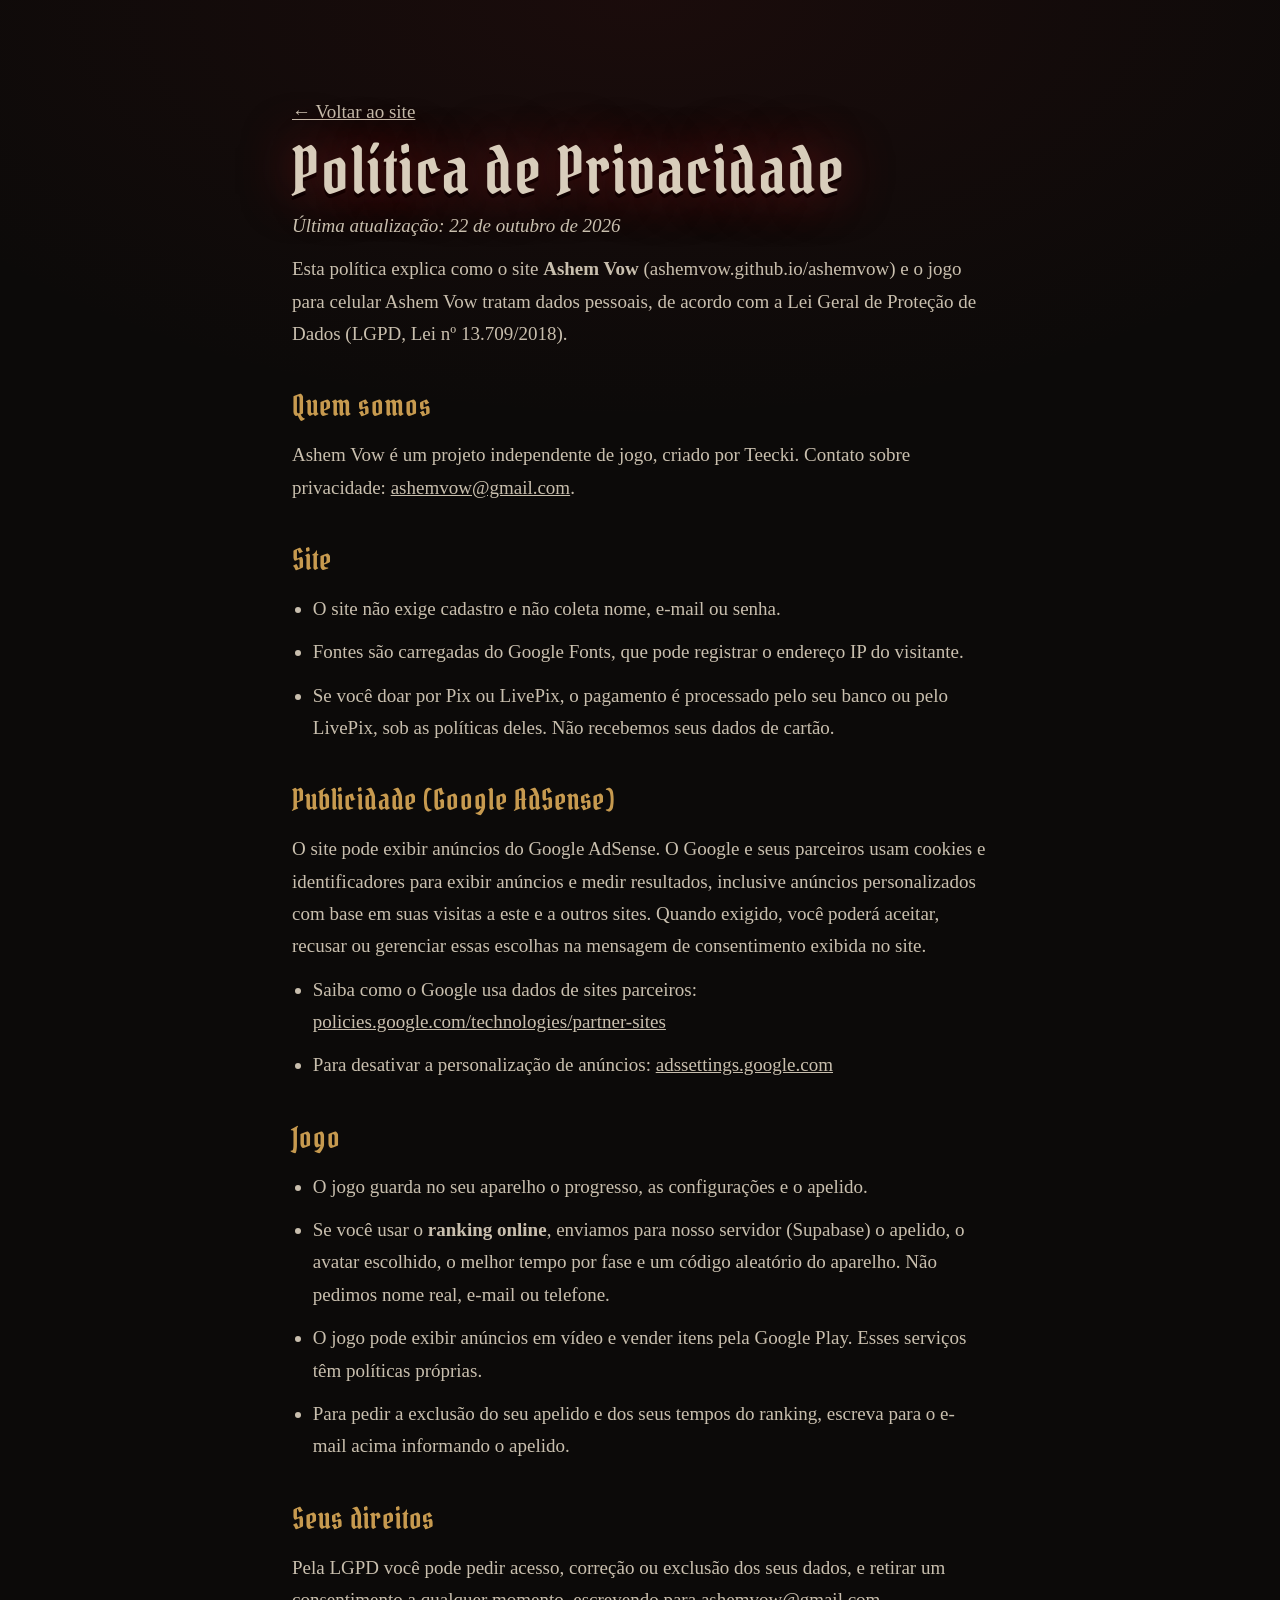
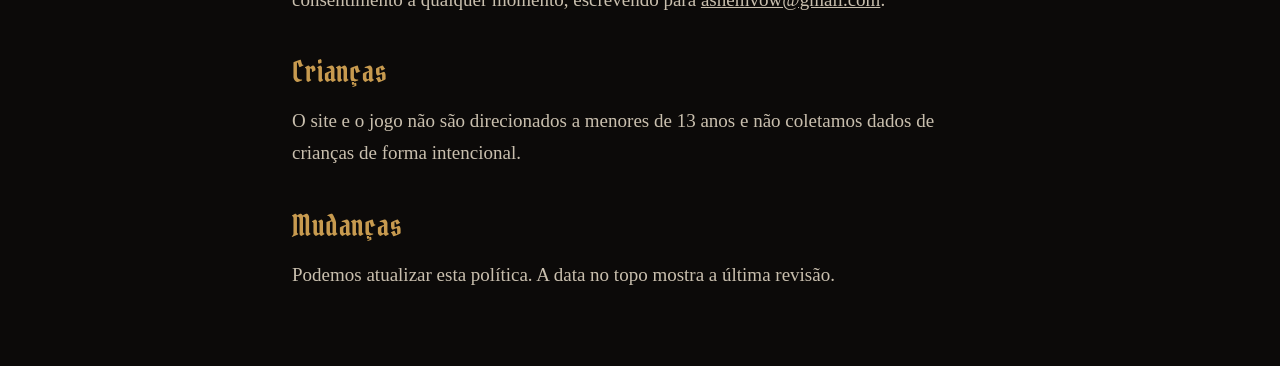
==== privacidade.html @ 5bed9b2a "Add files via upload" ====
<!doctype html>
<html lang="pt-BR">
<head>
<meta charset="utf-8"><meta name="viewport" content="width=device-width,initial-scale=1">
<title>Política de Privacidade · Ashem Vow</title>
<meta name="robots" content="index,follow">
<link rel="icon" type="image/png" href="assets/favicon.png">
<link href="https://fonts.googleapis.com/css2?family=Pirata+One&family=IM+Fell+English:ital@0;1&display=swap" rel="stylesheet">
<link rel="stylesheet" href="style.css">
<style>main.doc{max-width:760px;margin:0 auto;padding:6rem clamp(1rem,5vw,2rem) 4rem}main.doc h1{font-size:clamp(2.6rem,7vw,4rem);line-height:1;margin-bottom:.4rem}main.doc h2{font-size:1.8rem;margin:2rem 0 .5rem;color:var(--gold)}main.doc p,main.doc li{margin-bottom:.7rem;color:#c9bfae}main.doc ul{padding-left:1.3rem}.upd{color:var(--mut);font-style:italic}</style>
</head>
<body>
<main class="doc">
<p><a href="index.html">← Voltar ao site</a></p>
<h1>Política de Privacidade</h1>
<p class="upd">Última atualização: 22 de outubro de 2026</p>

<p>Esta política explica como o site <strong>Ashem Vow</strong> (ashemvow.github.io/ashemvow) e o jogo para celular Ashem Vow tratam dados pessoais, de acordo com a Lei Geral de Proteção de Dados (LGPD, Lei nº 13.709/2018).</p>

<h2>Quem somos</h2>
<p>Ashem Vow é um projeto independente de jogo, criado por Teecki. Contato sobre privacidade: <a href="mailto:ashemvow@gmail.com">ashemvow@gmail.com</a>.</p>

<h2>Site</h2>
<ul>
<li>O site não exige cadastro e não coleta nome, e-mail ou senha.</li>
<li>Fontes são carregadas do Google Fonts, que pode registrar o endereço IP do visitante.</li>
<li>Se você doar por Pix ou LivePix, o pagamento é processado pelo seu banco ou pelo LivePix, sob as políticas deles. Não recebemos seus dados de cartão.</li>
</ul>

<h2>Publicidade (Google AdSense)</h2>
<p>O site pode exibir anúncios do Google AdSense. O Google e seus parceiros usam cookies e identificadores para exibir anúncios e medir resultados, inclusive anúncios personalizados com base em suas visitas a este e a outros sites. Quando exigido, você poderá aceitar, recusar ou gerenciar essas escolhas na mensagem de consentimento exibida no site.</p>
<ul>
<li>Saiba como o Google usa dados de sites parceiros: <a href="https://policies.google.com/technologies/partner-sites" rel="noopener">policies.google.com/technologies/partner-sites</a></li>
<li>Para desativar a personalização de anúncios: <a href="https://adssettings.google.com" rel="noopener">adssettings.google.com</a></li>
</ul>

<h2>Jogo</h2>
<ul>
<li>O jogo guarda no seu aparelho o progresso, as configurações e o apelido.</li>
<li>Se você usar o <strong>ranking online</strong>, enviamos para nosso servidor (Supabase) o apelido, o avatar escolhido, o melhor tempo por fase e um código aleatório do aparelho. Não pedimos nome real, e-mail ou telefone.</li>
<li>O jogo pode exibir anúncios em vídeo e vender itens pela Google Play. Esses serviços têm políticas próprias.</li>
<li>Para pedir a exclusão do seu apelido e dos seus tempos do ranking, escreva para o e-mail acima informando o apelido.</li>
</ul>

<h2>Seus direitos</h2>
<p>Pela LGPD você pode pedir acesso, correção ou exclusão dos seus dados, e retirar um consentimento a qualquer momento, escrevendo para <a href="mailto:ashemvow@gmail.com">ashemvow@gmail.com</a>.</p>

<h2>Crianças</h2>
<p>O site e o jogo não são direcionados a menores de 13 anos e não coletamos dados de crianças de forma intencional.</p>

<h2>Mudanças</h2>
<p>Podemos atualizar esta política. A data no topo mostra a última revisão.</p>
</main>
</body></html>
---- style.css ----
:root{--ash:#0c0a09;--ash2:#120e0e;--iron:#1a1615;--iron2:#221c1b;--blood:#9b1c1f;--blood2:#c22a2d;--bone:#d8cdbb;--ember:#c8742a;--gold:#c79a4f;--mut:#8f8576;--line:#2a2220}
*{box-sizing:border-box;margin:0}
html{scroll-behavior:smooth;scroll-padding-top:76px}
body{background:var(--ash);color:var(--bone);font:19px/1.7 "IM Fell English",Georgia,serif;overflow-x:hidden;background-image:radial-gradient(1200px 600px at 50% 0,rgba(155,28,31,.10),transparent 70%)}
a{color:inherit}
img{max-width:100%}
h1,h2,h3,.logo,.f-title{font-family:"Pirata One","Times New Roman",serif;font-weight:400;letter-spacing:.03em}
::selection{background:var(--blood);color:#fff}
#embers{position:fixed;inset:0;width:100%;height:100%;pointer-events:none;z-index:5}
#progress{position:fixed;top:0;left:0;right:0;height:3px;z-index:30;background:linear-gradient(90deg,var(--blood),var(--ember),var(--gold));transform-origin:0 50%;transform:scaleX(0)}

/* navegação */
.nav{position:sticky;top:0;z-index:20;display:flex;justify-content:space-between;align-items:center;gap:1rem;padding:.65rem clamp(1rem,5vw,4rem);background:rgba(12,10,9,.55);backdrop-filter:blur(10px);-webkit-backdrop-filter:blur(10px);border-bottom:1px solid transparent;transition:.3s}
.nav.solid{background:rgba(12,10,9,.92);border-bottom-color:var(--line)}
.logo{display:inline-flex;align-items:center;gap:.6rem;font-size:1.7rem;text-decoration:none;color:var(--bone)}.logo img{border-radius:50%;box-shadow:0 0 14px rgba(155,28,31,.6)}
.nav nav{display:flex;gap:.2rem;flex-wrap:wrap}
.nav nav a{text-decoration:none;color:var(--mut);padding:.3rem .7rem;position:relative;font-size:.98rem}
.nav nav a::after{content:"";position:absolute;left:.7rem;right:.7rem;bottom:0;height:1px;background:var(--ember);transform:scaleX(0);transition:.25s}
.nav nav a:hover,.nav nav a.on{color:var(--bone)}.nav nav a:hover::after,.nav nav a.on::after{transform:scaleX(1)}
.menu{display:none;background:none;border:1px solid var(--line);padding:.55rem .6rem;cursor:pointer;flex-direction:column;gap:5px}
.menu span{display:block;width:22px;height:2px;background:var(--bone)}

/* hero */
.hero{position:relative;min-height:94vh;display:flex;flex-direction:column;justify-content:center;padding:0 clamp(1rem,5vw,4rem);overflow:hidden;margin-top:-64px}
.hero-bg{position:absolute;inset:0;background:linear-gradient(180deg,rgba(12,10,9,0),rgba(12,10,9,.1) 70%,var(--ash) 100%),url(assets/hero-bg.svg) center bottom/cover;filter:saturate(1.1)}
.hero-bg::after{content:"";position:absolute;inset:0;background:radial-gradient(80% 80% at 60% 45%,transparent,rgba(12,10,9,.6))}
.hero-inner{position:relative;display:grid;grid-template-columns:1.15fr 1fr;align-items:center;gap:2rem;max-width:1200px;width:100%;margin:0 auto;padding:7rem 0 3rem}
.status{color:var(--ember);margin-bottom:.8rem;font-style:italic;letter-spacing:.04em}
h1{font-size:clamp(4rem,11vw,8.5rem);line-height:.88;color:var(--bone);text-shadow:0 0 50px rgba(155,28,31,.75),0 4px 0 #000}
h1 span{color:var(--blood2)}
.orn{display:flex;align-items:center;gap:.8rem;margin:1.3rem 0 1rem;max-width:340px}
.orn i{flex:1;height:1px;background:linear-gradient(90deg,transparent,var(--gold))}.orn i:last-child{background:linear-gradient(270deg,transparent,var(--gold))}
.orn b{width:10px;height:10px;background:var(--gold);transform:rotate(45deg);box-shadow:0 0 12px var(--gold)}
.frase{font-style:italic;font-size:1.6rem;margin:0 0 2rem;color:var(--bone)}
.hero-art{display:grid;place-items:center}
.hero-knight{width:min(100%,470px);border-radius:50%;box-shadow:0 0 0 1px rgba(199,154,79,.45),0 0 0 10px rgba(12,10,9,.6),0 0 0 11px rgba(155,28,31,.5),0 0 90px rgba(155,28,31,.55);animation:float 7s ease-in-out infinite}
@keyframes float{50%{transform:translateY(-10px)}}
.stats{position:relative;list-style:none;display:grid;grid-template-columns:repeat(4,1fr);max-width:1000px;width:100%;margin:0 auto 2.5rem;border:1px solid var(--line);background:rgba(18,14,14,.8);backdrop-filter:blur(6px)}
.stats li{padding:1rem .5rem;text-align:center;border-right:1px solid var(--line)}.stats li:last-child{border:0}
.stats b{display:block;font:400 2.3rem/1 "Pirata One",serif;color:var(--gold)}.stats span{color:var(--mut);font-size:.95rem;text-transform:uppercase;letter-spacing:.12em}

/* botões */
.btns,.links{display:flex;gap:.8rem;flex-wrap:wrap}
.btn{display:inline-block;padding:.7rem 1.5rem;border:1px solid var(--gold);background:rgba(12,10,9,.5);color:var(--bone);font:inherit;text-decoration:none;cursor:pointer;transition:.25s;position:relative;letter-spacing:.03em}
.btn::before,.btn::after{content:"";position:absolute;width:8px;height:8px;border:1px solid var(--gold);transition:.25s}
.btn::before{top:-5px;left:-5px;border-right:0;border-bottom:0}.btn::after{bottom:-5px;right:-5px;border-left:0;border-top:0}
.btn:hover{background:var(--bone);color:var(--ash);border-color:var(--bone)}.btn:hover::before,.btn:hover::after{width:calc(100% + 10px);height:calc(100% + 10px);opacity:.0}
.btn.red{background:var(--blood);border-color:var(--blood2);box-shadow:0 0 24px rgba(155,28,31,.45)}.btn.red:hover{background:var(--blood2);color:#fff}
.btn.more{margin-top:1.2rem}
:focus-visible{outline:2px solid var(--ember);outline-offset:3px}

/* seções */
main{max-width:1100px;margin:auto;padding:0 clamp(1rem,5vw,2rem)}
section{padding:5rem 0 1rem}
.sec{margin-bottom:1.8rem;position:relative;padding-bottom:1rem}
.sec span{display:block;color:var(--ember);font-size:.85rem;text-transform:uppercase;letter-spacing:.3em;margin-bottom:.2rem}
.sec h2{font-size:3.2rem;color:var(--bone);line-height:1.05;text-shadow:0 0 30px rgba(155,28,31,.4)}
.sec::after{content:"";position:absolute;left:0;bottom:0;width:100%;height:1px;background:linear-gradient(90deg,var(--gold),var(--line) 35%,transparent)}
.sec::before{content:"";position:absolute;left:0;bottom:-4px;width:9px;height:9px;background:var(--gold);transform:rotate(45deg)}
h3{font-size:1.65rem}
.lead{max-width:64ch;margin-bottom:1.6rem;color:#c9bfae}

/* novidades: linha do tempo */
.news{display:grid;gap:0;position:relative;padding-left:1.6rem}
.news::before{content:"";position:absolute;left:5px;top:.5rem;bottom:.5rem;width:1px;background:linear-gradient(var(--blood),var(--line))}
.news article{position:relative;padding:0 0 1.5rem 1.2rem}
.news article::before{content:"";position:absolute;left:-1.6rem;top:.55rem;width:11px;height:11px;background:var(--ash);border:2px solid var(--blood2);transform:rotate(45deg)}
.news article:first-child::before{background:var(--blood2);box-shadow:0 0 14px var(--blood2)}
.news time{color:var(--ember);font-size:.92rem;letter-spacing:.08em}.news h3{margin:.1rem 0 .2rem}.news p{max-width:68ch;color:#c9bfae}

/* cartões */
.recursos{display:grid;grid-template-columns:repeat(auto-fit,minmax(250px,1fr));gap:1.1rem}
.recursos div,.andamento div,.box{background:linear-gradient(180deg,var(--iron2),var(--iron));padding:1.4rem;border:1px solid var(--line);border-top:2px solid var(--blood);position:relative;transition:.3s}
.recursos div:hover,.andamento div:hover{transform:translateY(-4px);border-color:#4a3a30;box-shadow:0 10px 30px rgba(0,0,0,.5),0 0 30px rgba(155,28,31,.15)}
.recursos h3{color:var(--gold);margin-bottom:.3rem}.recursos p{color:var(--mut)}

/* prints */
.prints{display:flex;align-items:flex-start;gap:1rem;overflow-x:auto;scroll-snap-type:x mandatory;padding:.5rem .2rem 1.2rem;scrollbar-color:var(--blood) var(--iron)}
.prints figure{flex:0 0 230px;scroll-snap-align:start;background:#000;border:1px solid #4a3a30;border-radius:22px;padding:7px;cursor:zoom-in;box-shadow:0 14px 40px rgba(0,0,0,.6);transition:.3s}
.prints figure:hover{transform:translateY(-6px);box-shadow:0 18px 50px rgba(0,0,0,.7),0 0 36px rgba(155,28,31,.3)}
.prints figure.land{flex-basis:430px}
.prints img{width:100%;display:block;border-radius:16px}
.prints figcaption{font-size:.82rem;color:var(--mut);padding:.5rem .3rem .2rem;line-height:1.3}

/* heróis */
.herois{display:grid;gap:1.4rem}
.heroi{display:grid;grid-template-columns:minmax(170px,280px) 1fr;gap:2rem;background:linear-gradient(110deg,rgba(155,28,31,.14),transparent 45%),var(--iron);padding:1.5rem;border:1px solid var(--line);border-left:3px solid var(--blood);align-items:center;position:relative;overflow:hidden}
.heroi::before{content:"";position:absolute;left:-40px;top:50%;width:360px;height:360px;transform:translateY(-50%);background:radial-gradient(circle,rgba(155,28,31,.35),transparent 65%);pointer-events:none}
.heroi:nth-child(even){grid-template-columns:1fr minmax(170px,280px);border-left:1px solid var(--line);border-right:3px solid var(--blood);background:linear-gradient(250deg,rgba(155,28,31,.14),transparent 45%),var(--iron)}
.heroi:nth-child(even) .hp{order:2}.heroi:nth-child(even)::before{left:auto;right:-40px}
.heroi .hp{position:relative;width:100%;max-height:360px;object-fit:contain;cursor:zoom-in;filter:drop-shadow(0 12px 18px rgba(0,0,0,.8));transition:.3s}
.heroi .hp:hover{transform:scale(1.03)}
.heroi h3{font-size:2.4rem;line-height:1}
.heroi .tit{color:var(--ember);margin:.2rem 0 .8rem;letter-spacing:.05em}
.heroi b{color:var(--gold);font-weight:400;display:inline-block;border:1px solid rgba(199,154,79,.45);padding:0 .6rem;margin-right:.3rem;background:rgba(199,154,79,.08)}
.skins{display:flex;gap:.6rem;flex-wrap:wrap;margin-top:1.2rem}
.skins button{background:#0c0a09;border:1px solid var(--line);color:var(--mut);font:inherit;font-size:.82rem;padding:.4rem;cursor:pointer;width:108px;display:grid;gap:.2rem;justify-items:center;transition:.2s}
.skins button:hover{border-color:#5a4535}.skins button img{height:88px;object-fit:contain}.skins button.on{border-color:var(--ember);color:var(--bone);box-shadow:0 0 16px rgba(200,116,42,.3)}

/* abas */
.abas{display:flex;gap:.5rem;flex-wrap:wrap;margin-bottom:1.1rem}
.abas button{background:transparent;border:1px solid var(--line);color:var(--mut);font:inherit;padding:.45rem 1.1rem;cursor:pointer;transition:.2s}
.abas button:hover{color:var(--bone);border-color:#5a4535}
.abas button.on{border-color:var(--blood2);color:var(--bone);background:linear-gradient(180deg,rgba(155,28,31,.35),rgba(155,28,31,.1))}
.criaturas,.cenarios{display:grid;grid-template-columns:repeat(auto-fill,minmax(160px,1fr));gap:.9rem}
.criaturas figure,.cenarios figure{background:radial-gradient(circle at 50% 70%,rgba(155,28,31,.18),transparent 70%),var(--iron);padding:.8rem;text-align:center;cursor:zoom-in;margin:0;border:1px solid var(--line);transition:.3s}
.criaturas figure:hover,.cenarios figure:hover{transform:translateY(-4px);border-color:var(--blood)}
.criaturas img,.cenarios img{width:100%;height:170px;object-fit:contain;display:block;filter:drop-shadow(0 8px 8px rgba(0,0,0,.7))}
.cenarios figure.chao img{object-fit:cover;cursor:default;filter:none}
.criaturas figcaption,.cenarios figcaption{color:var(--mut);font-size:.9rem;padding:.3rem 0 0;text-transform:uppercase;letter-spacing:.1em}
.criaturas figure:last-child figcaption{color:var(--ember)}

/* galeria */
.galeria{display:grid;grid-template-columns:repeat(auto-fit,minmax(250px,1fr));gap:1rem;align-items:start}
.galeria.grande{grid-template-columns:repeat(auto-fit,minmax(320px,1fr))}
.galeria figure{background:var(--iron);cursor:zoom-in;overflow:hidden;border:1px solid var(--line);transition:.3s}
.galeria figure:hover{border-color:#5a4535;box-shadow:0 10px 30px rgba(0,0,0,.5)}
.galeria img{width:100%;display:block;transition:transform .5s}.galeria figure:hover img{transform:scale(1.05)}
.galeria figcaption{padding:.7rem 1rem;color:var(--mut);font-size:.95rem}.galeria figcaption time{color:var(--ember);margin-right:.5rem}

/* andamento */
.andamento{display:grid;grid-template-columns:repeat(auto-fit,minmax(270px,1fr));gap:1.1rem}
.andamento div:nth-child(2){border-top-color:var(--ember)}.andamento div:nth-child(3){border-top-color:var(--mut)}
.andamento h3{margin-bottom:.7rem;color:var(--gold)}.andamento ul{padding-left:1.1rem;color:#b3a998;display:grid;gap:.5rem}.andamento li::marker{color:var(--ember)}

/* apoie e criador */
.apoie-grid{display:grid;grid-template-columns:repeat(auto-fit,minmax(300px,1fr));gap:1.2rem}
.box{display:flex;flex-direction:column;gap:.7rem;align-items:flex-start}.box h3{color:var(--gold)}
code{background:#000;padding:.45rem .9rem;color:var(--ember);word-break:break-all;font-size:1rem;border:1px solid var(--line)}
.ok{color:#7fbf7f;min-height:1.4em}
iframe{width:100%;height:380px;border:0;background:#fff}
.criador{display:flex;justify-content:space-between;gap:1.5rem;flex-wrap:wrap;align-items:center;padding:1.8rem;background:linear-gradient(110deg,rgba(155,28,31,.16),transparent 60%),var(--iron);border:1px solid var(--line)}
.criador h3{font-size:2.2rem}.criador p{max-width:55ch;color:#c9bfae}
.ad{max-width:1100px;margin:3rem auto 0;padding:0 clamp(1rem,5vw,2rem);text-align:center}
.ad .slot{border:1px dashed #3a302d;color:var(--mut);padding:1.5rem;font-size:.9rem}

footer{margin-top:6rem;padding:3rem 1.5rem 2.5rem;text-align:center;color:var(--mut);border-top:1px solid var(--line);font-size:.92rem;background:linear-gradient(180deg,rgba(155,28,31,.08),transparent)}
footer img{border-radius:50%;margin-bottom:.4rem;box-shadow:0 0 24px rgba(155,28,31,.5)}.f-title{font-size:1.8rem;color:var(--bone);line-height:1.2}
footer a{color:var(--ember);text-decoration:none}footer a:hover{text-decoration:underline}
#lb{position:fixed;inset:0;background:rgba(0,0,0,.92);display:none;place-items:center;z-index:40;cursor:zoom-out}#lb.on{display:grid}#lb img{max-height:90vh;max-width:90vw;box-shadow:0 0 60px rgba(155,28,31,.4)}

/* revelar ao rolar */
.reveal{opacity:0;transform:translateY(22px);transition:opacity .7s ease,transform .7s ease}.reveal.in{opacity:1;transform:none}
.calm .reveal{opacity:1;transform:none}

@media(max-width:860px){
  .menu{display:flex}.nav nav{display:none;position:absolute;top:100%;left:0;right:0;flex-direction:column;background:rgba(12,10,9,.97);border-bottom:1px solid var(--line);padding:.6rem 1rem}.nav nav.open{display:flex}
  .nav nav a{padding:.7rem}.nav{background:rgba(12,10,9,.9)}
  .hero-inner{grid-template-columns:1fr;padding:6.5rem 0 2rem;text-align:center}.orn{margin-inline:auto}.btns{justify-content:center}.hero-art{order:-1}.hero-knight{width:min(70%,320px)}
  .stats{grid-template-columns:repeat(2,1fr)}.stats li:nth-child(2){border-right:0}.stats li:nth-child(-n+2){border-bottom:1px solid var(--line)}
  .heroi,.heroi:nth-child(even){grid-template-columns:1fr;text-align:center}.heroi:nth-child(even) .hp{order:0}.heroi .hp{max-height:300px}.skins{justify-content:center}
  .sec h2{font-size:2.6rem}body{font-size:18px}.prints figure{flex-basis:200px}
}
@media(prefers-reduced-motion:reduce){html{scroll-behavior:auto}*{transition:none!important;animation:none!important}}
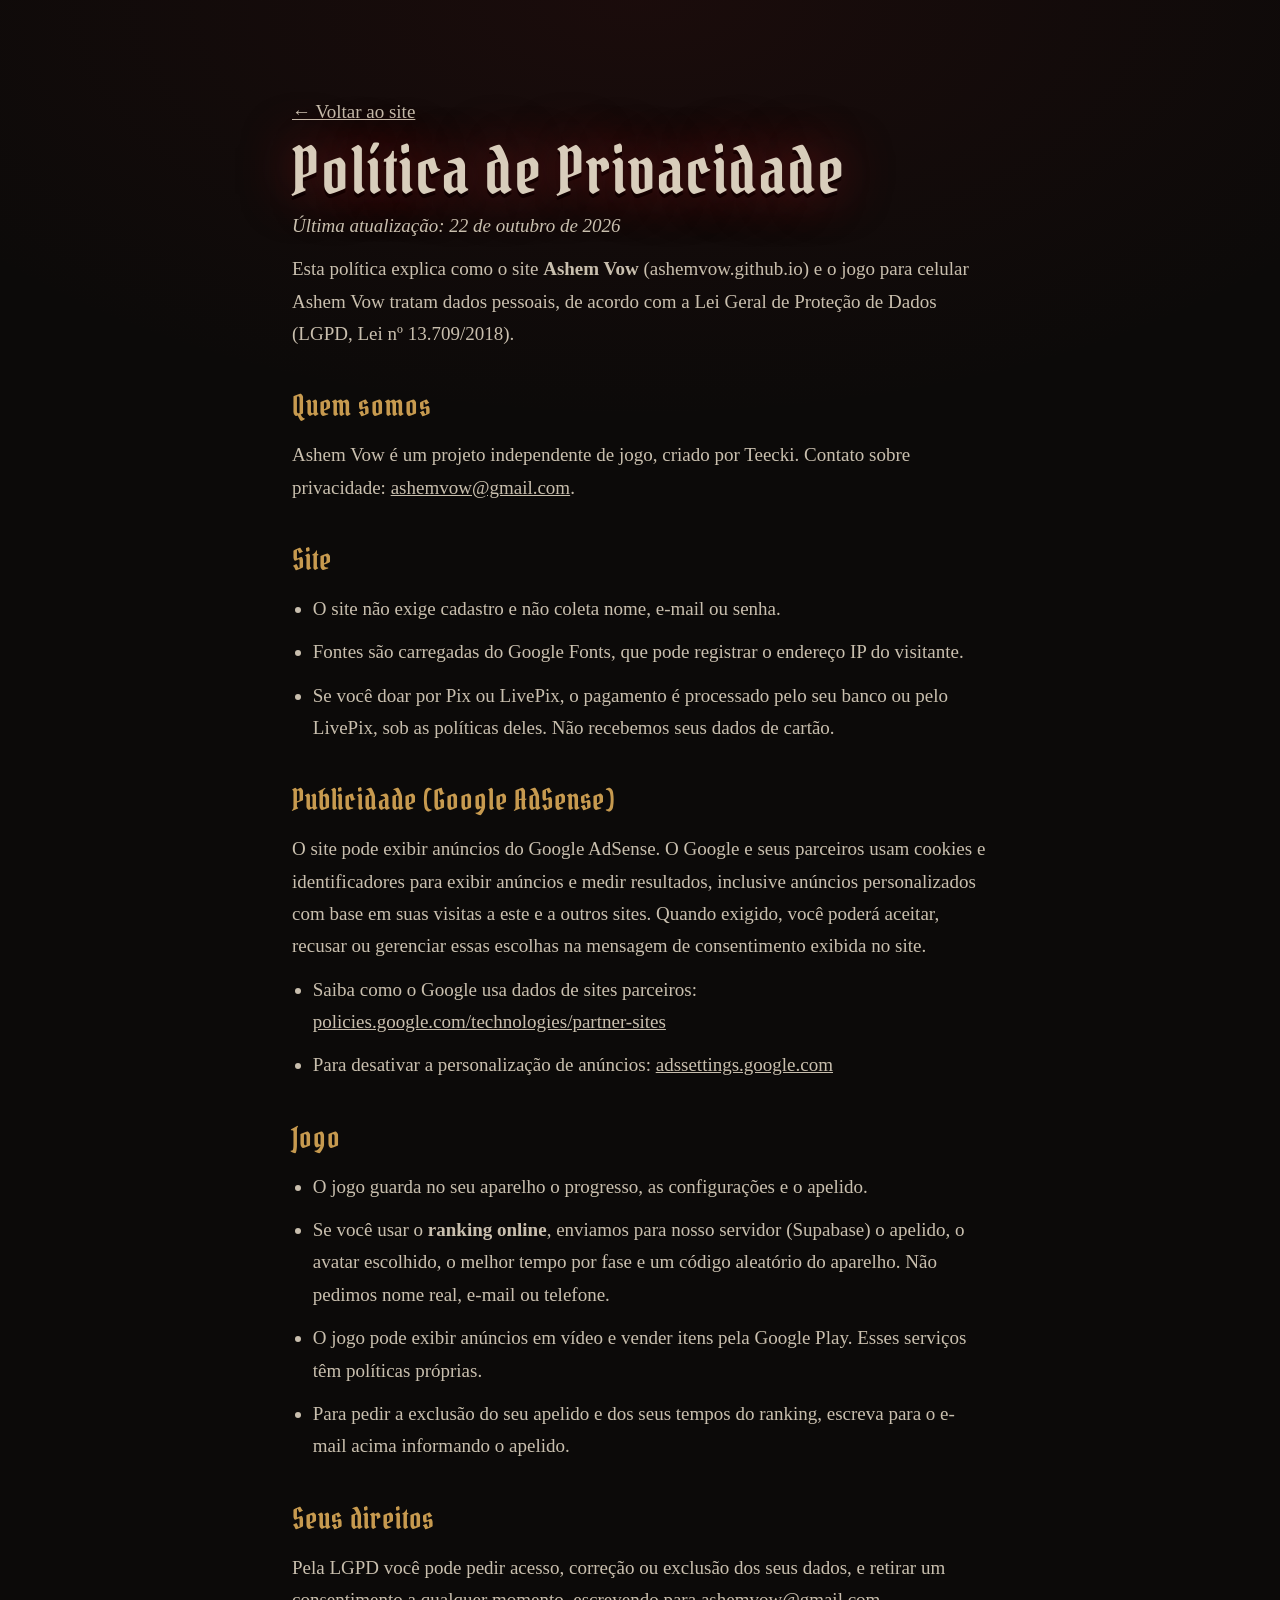
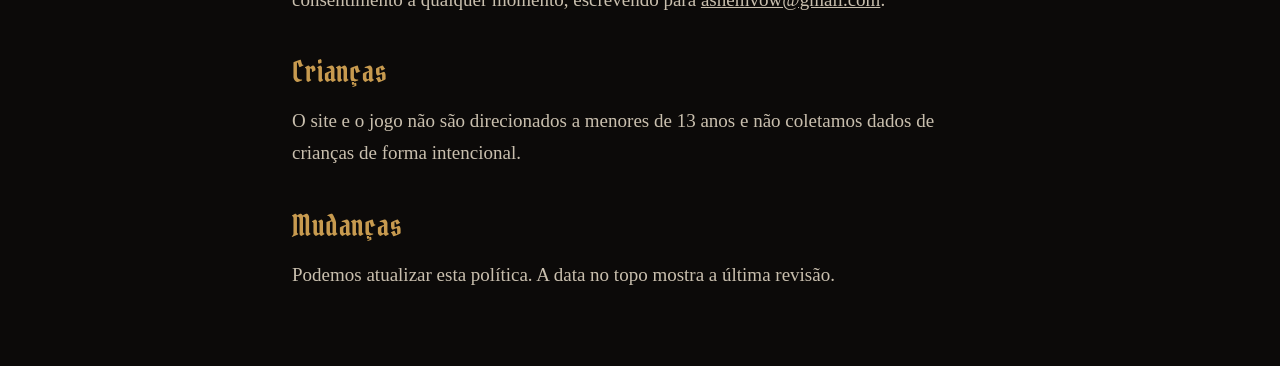
==== commit a6a4dd81: "Site: Passe, Roleta, Fragmentos, 8 heróis, banners, títulos e molduras Co-Authored-By: Claude Sonnet" ====
--- a/privacidade.html
+++ b/privacidade.html
@@ -8,6 +8,8 @@
 <link href="https://fonts.googleapis.com/css2?family=Pirata+One&family=IM+Fell+English:ital@0;1&display=swap" rel="stylesheet">
 <link rel="stylesheet" href="style.css">
 <style>main.doc{max-width:760px;margin:0 auto;padding:6rem clamp(1rem,5vw,2rem) 4rem}main.doc h1{font-size:clamp(2.6rem,7vw,4rem);line-height:1;margin-bottom:.4rem}main.doc h2{font-size:1.8rem;margin:2rem 0 .5rem;color:var(--gold)}main.doc p,main.doc li{margin-bottom:.7rem;color:#c9bfae}main.doc ul{padding-left:1.3rem}.upd{color:var(--mut);font-style:italic}</style>
+<script async src="https://pagead2.googlesyndication.com/pagead/js/adsbygoogle.js?client=ca-pub-4655197030235579" crossorigin="anonymous"></script>
+<meta name="google-adsense-account" content="ca-pub-4655197030235579">
 </head>
 <body>
 <main class="doc">
@@ -15,7 +17,7 @@
 <h1>Política de Privacidade</h1>
 <p class="upd">Última atualização: 22 de outubro de 2026</p>
 
-<p>Esta política explica como o site <strong>Ashem Vow</strong> (ashemvow.github.io/ashemvow) e o jogo para celular Ashem Vow tratam dados pessoais, de acordo com a Lei Geral de Proteção de Dados (LGPD, Lei nº 13.709/2018).</p>
+<p>Esta política explica como o site <strong>Ashem Vow</strong> (ashemvow.github.io) e o jogo para celular Ashem Vow tratam dados pessoais, de acordo com a Lei Geral de Proteção de Dados (LGPD, Lei nº 13.709/2018).</p>
 
 <h2>Quem somos</h2>
 <p>Ashem Vow é um projeto independente de jogo, criado por Teecki. Contato sobre privacidade: <a href="mailto:ashemvow@gmail.com">ashemvow@gmail.com</a>.</p>
--- a/style.css
+++ b/style.css
@@ -93,7 +93,7 @@
 .heroi h3{font-size:2.4rem;line-height:1}
 .heroi .tit{color:var(--ember);margin:.2rem 0 .8rem;letter-spacing:.05em}
 .heroi b{color:var(--gold);font-weight:400;display:inline-block;border:1px solid rgba(199,154,79,.45);padding:0 .6rem;margin-right:.3rem;background:rgba(199,154,79,.08)}
-.skins{display:flex;gap:.6rem;flex-wrap:wrap;margin-top:1.2rem}
+.hab{display:flex;gap:.6rem;flex-wrap:wrap;margin-top:1.2rem}.hab button{background:#0c0a09;border:1px solid var(--line);color:var(--mut);font:inherit;font-size:.82rem;padding:.4rem;cursor:pointer;width:112px;display:grid;gap:.2rem;justify-items:center;transition:.2s}.hab button:hover{border-color:var(--ember);color:var(--bone)}.hab button img{width:96px;height:96px;object-fit:cover}.heroi .bnr{width:100%;margin-top:1rem;border:1px solid var(--line);cursor:zoom-in;display:block}
 .skins button{background:#0c0a09;border:1px solid var(--line);color:var(--mut);font:inherit;font-size:.82rem;padding:.4rem;cursor:pointer;width:108px;display:grid;gap:.2rem;justify-items:center;transition:.2s}
 .skins button:hover{border-color:#5a4535}.skins button img{height:88px;object-fit:contain}.skins button.on{border-color:var(--ember);color:var(--bone);box-shadow:0 0 16px rgba(200,116,42,.3)}
 
@@ -148,7 +148,7 @@
   .nav nav a{padding:.7rem}.nav{background:rgba(12,10,9,.9)}
   .hero-inner{grid-template-columns:1fr;padding:6.5rem 0 2rem;text-align:center}.orn{margin-inline:auto}.btns{justify-content:center}.hero-art{order:-1}.hero-knight{width:min(70%,320px)}
   .stats{grid-template-columns:repeat(2,1fr)}.stats li:nth-child(2){border-right:0}.stats li:nth-child(-n+2){border-bottom:1px solid var(--line)}
-  .heroi,.heroi:nth-child(even){grid-template-columns:1fr;text-align:center}.heroi:nth-child(even) .hp{order:0}.heroi .hp{max-height:300px}.skins{justify-content:center}
+  .heroi,.heroi:nth-child(even){grid-template-columns:1fr;text-align:center}.heroi:nth-child(even) .hp{order:0}.heroi .hp{max-height:300px}.hab{justify-content:center}
   .sec h2{font-size:2.6rem}body{font-size:18px}.prints figure{flex-basis:200px}
 }
 @media(prefers-reduced-motion:reduce){html{scroll-behavior:auto}*{transition:none!important;animation:none!important}}
